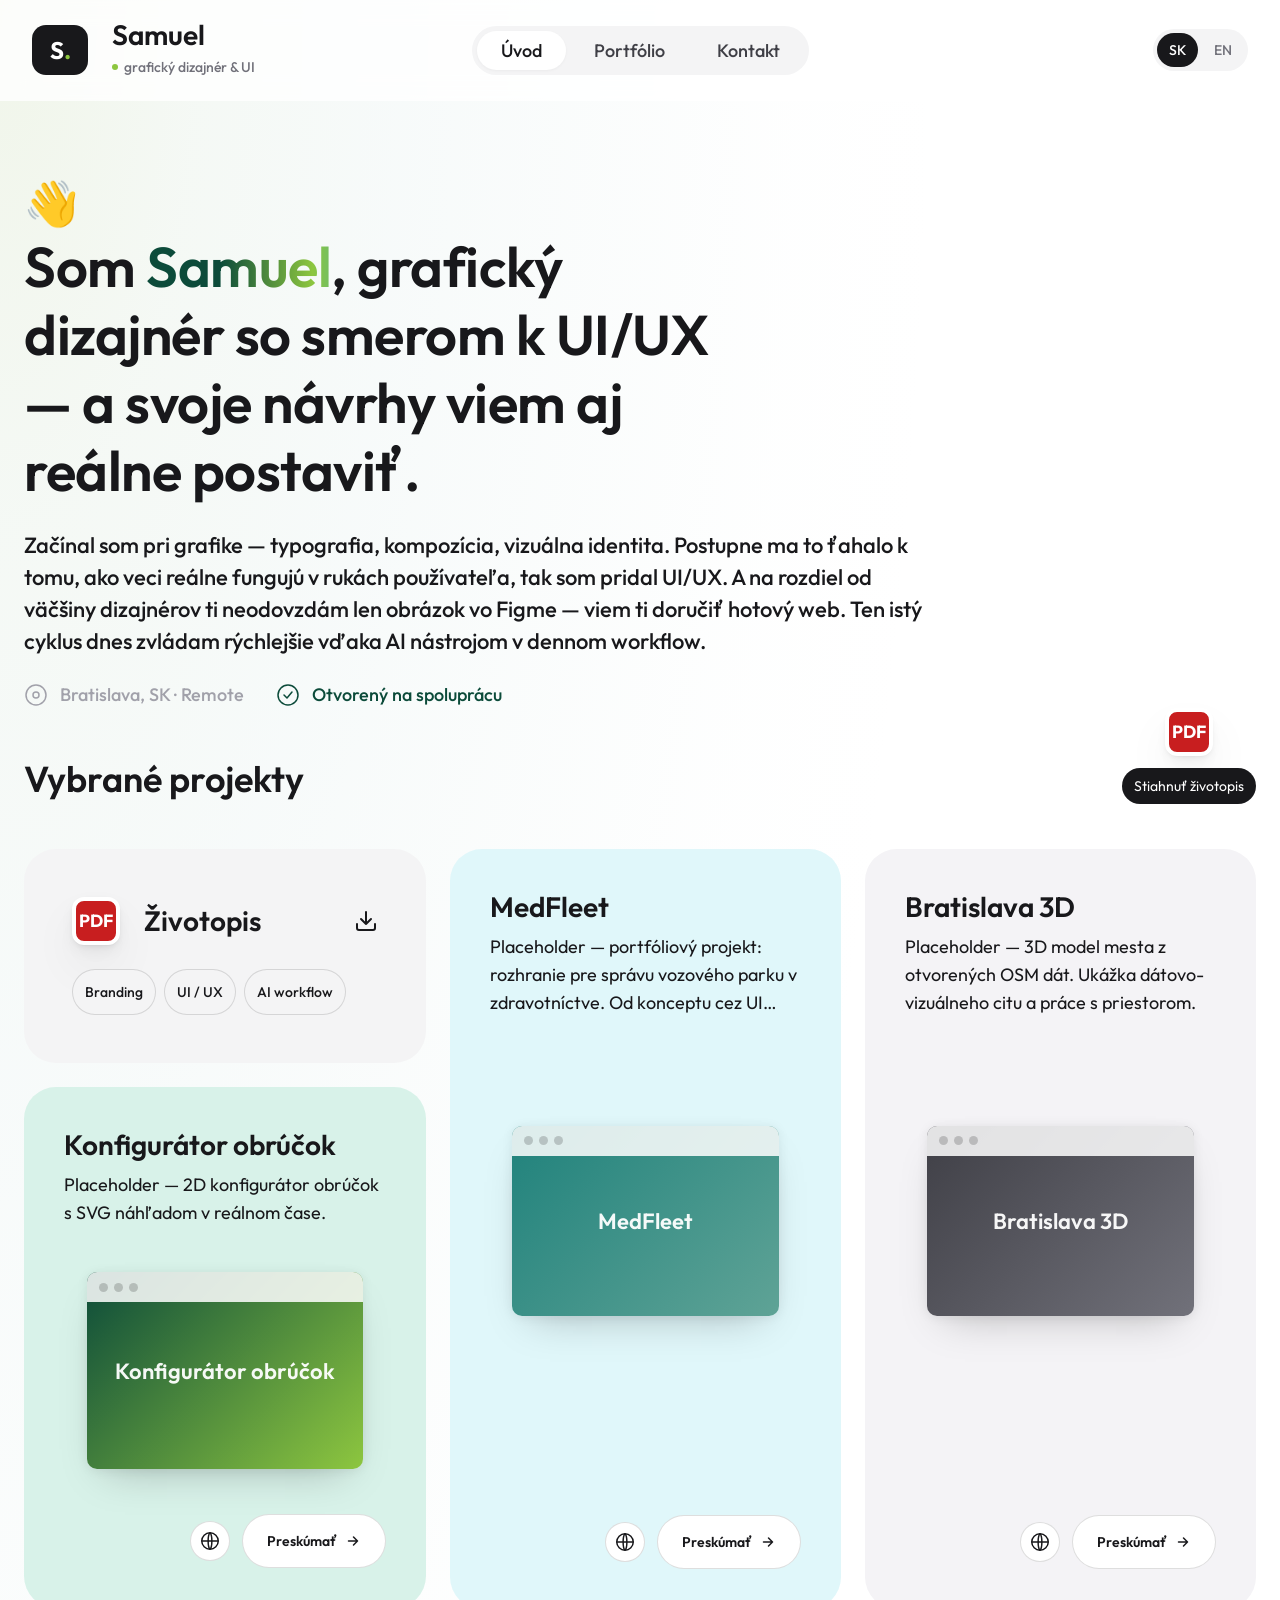
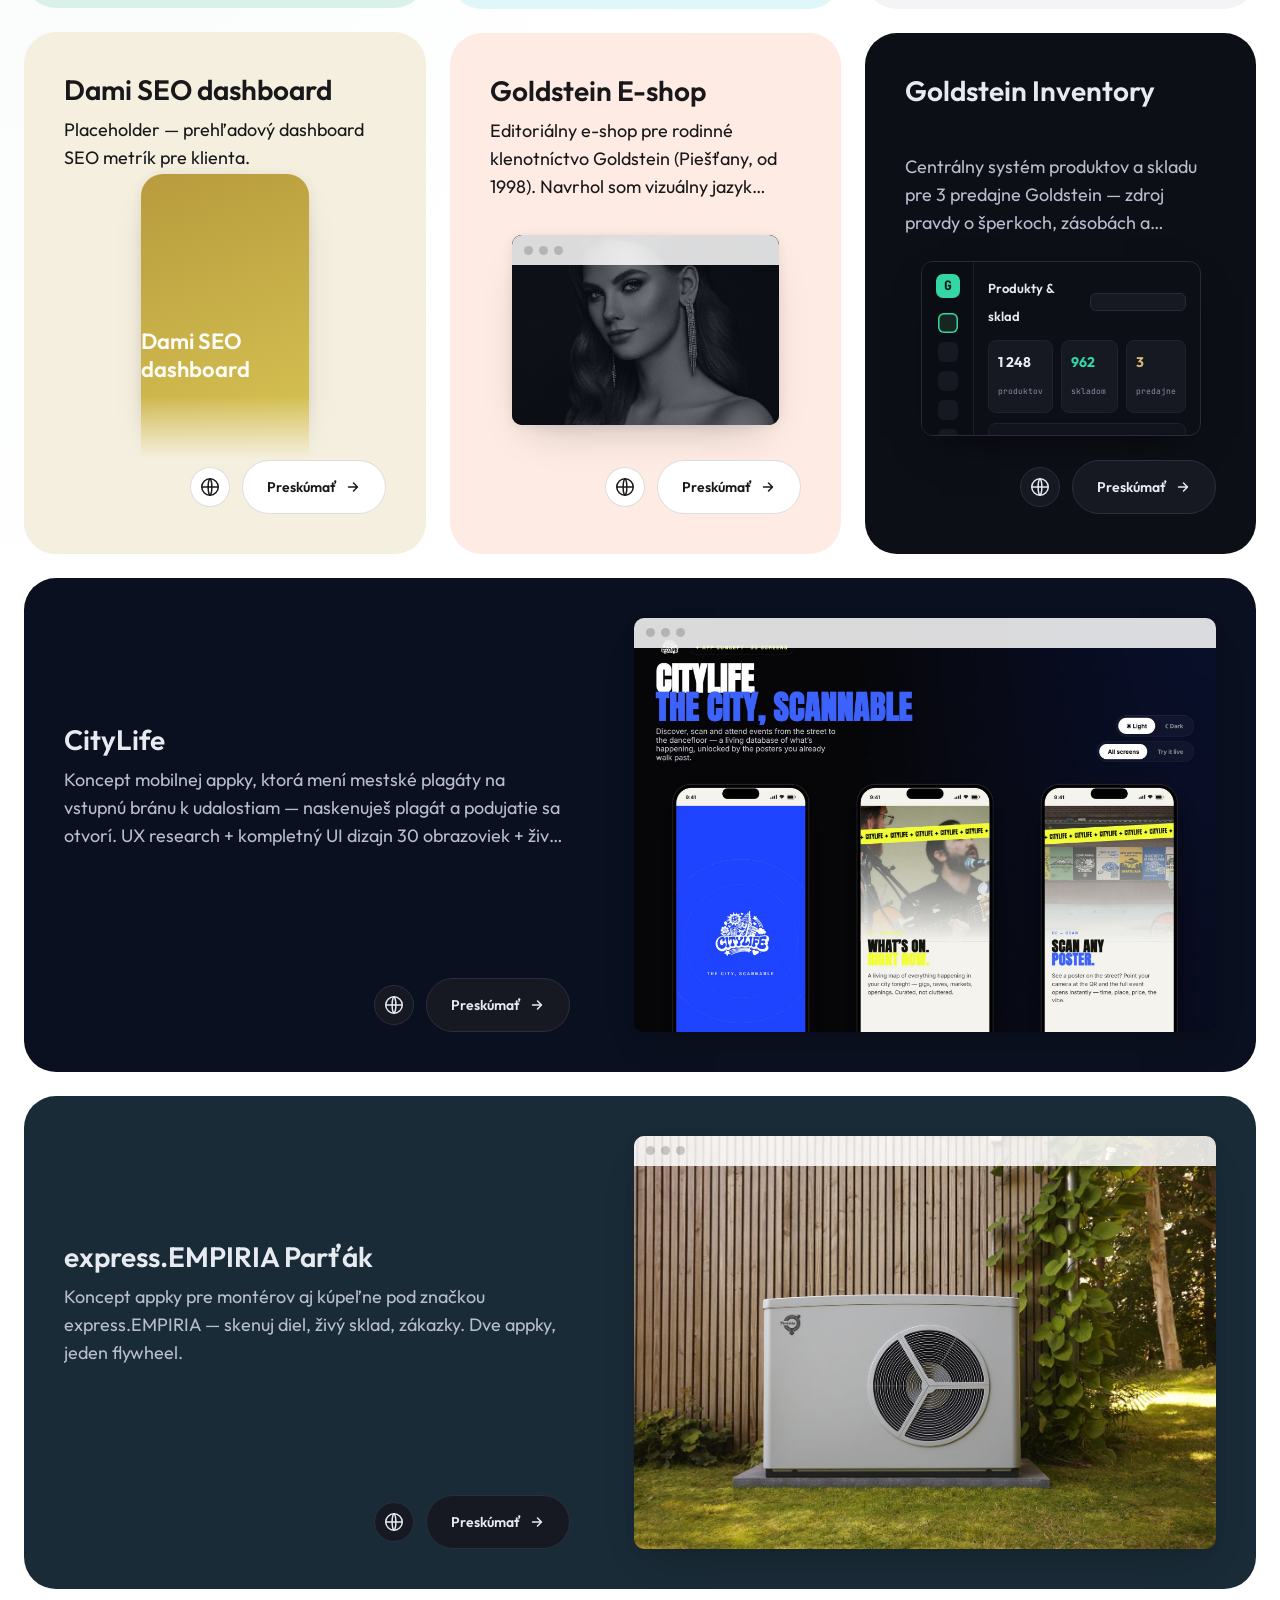
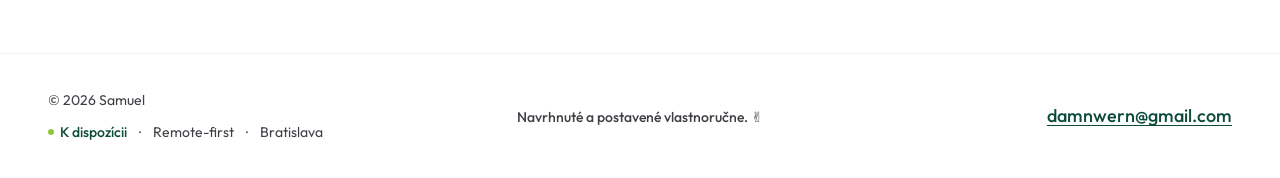
==== index.html @ a1015347 "Portfólio: Samuel — klon litvanyi.sk + case studies (Empiria, CityLife, Goldstein)" ====
<!DOCTYPE html>
<html lang="sk">
<head>
  <meta charset="UTF-8" />
  <meta name="viewport" content="width=device-width, initial-scale=1.0" />
  <title>Samuel — grafický dizajnér &amp; UI</title>
  <meta name="description" content="Grafický dizajnér so smerom k UI/UX, ktorý svoje návrhy vie aj reálne postaviť ako fungujúci web." />
  <link rel="preconnect" href="https://fonts.googleapis.com" />
  <link rel="preconnect" href="https://fonts.gstatic.com" crossorigin />
  <link href="https://fonts.googleapis.com/css2?family=Outfit:wght@100..900&family=JetBrains+Mono:wght@400;500&display=swap" rel="stylesheet" />
  <link rel="stylesheet" href="styles.css" />
</head>
<body>
  <!-- HEADER -->
  <header class="header">
    <div class="header__left">
      <a href="#" class="header__logo" data-view="home" aria-label="Domov" data-tooltip="Domov">
        <span class="header__mark">S<span>.</span></span>
      </a>
      <div class="header__identity">
        <span class="header__name">Samuel</span>
        <span class="header__meta"><span class="header__meta-text">grafický dizajnér &amp; UI</span></span>
      </div>
    </div>

    <nav class="header__nav" aria-label="Hlavná navigácia">
      <button class="navpill is-active" data-view="home">Úvod</button>
      <button class="navpill" data-view="portfolio">Portfólio</button>
      <button class="navpill" data-view="kontakt">Kontakt</button>
    </nav>

    <div class="header__right">
      <span class="header__lang">
        <button class="pill is-active" data-lang="sk">SK</button>
        <button class="pill" data-lang="en">EN</button>
      </span>
    </div>
  </header>

  <!-- STAGE (only this slides) -->
  <main class="stage" id="stage">

    <!-- ================= ÚVOD ================= -->
    <section class="view is-active" id="view-home">
      <div class="container">
        <section class="hero">
          <h1 class="hero__title"><span class="hero__wave" aria-hidden="true">👋</span>
Som <span class="hero__name">Samuel</span>, grafický dizajnér so smerom k UI/UX — a svoje návrhy viem aj reálne postaviť.</h1>
          <p class="hero__description">
            Začínal som pri grafike — typografia, kompozícia, vizuálna identita. Postupne
            ma to ťahalo k tomu, ako veci reálne fungujú v rukách používateľa, tak som
            pridal UI/UX. A na rozdiel od väčšiny dizajnérov ti neodovzdám len obrázok vo
            Figme — viem ti doručiť hotový web. Ten istý cyklus dnes zvládam rýchlejšie
            vďaka AI nástrojom v dennom workflow.
          </p>
          <div class="hero__meta-row">
            <span class="hero__location">
              <svg class="hero__location-icon" width="24" height="24" viewBox="0 0 24 24" fill="none" aria-hidden="true"><circle cx="12" cy="12" r="10" stroke="currentColor" stroke-width="1.5"/><circle cx="12" cy="12" r="3" stroke="currentColor" stroke-width="1.5"/></svg>
              <span>Bratislava, SK · Remote</span>
            </span>
            <span class="hero__location hero__location--avail">
              <svg class="hero__location-icon" width="24" height="24" viewBox="0 0 24 24" fill="none" aria-hidden="true"><circle cx="12" cy="12" r="10" stroke="currentColor" stroke-width="1.5"/><path d="M8 12l3 3 5-6" stroke="currentColor" stroke-width="1.5" stroke-linecap="round" stroke-linejoin="round"/></svg>
              <span>Otvorený na spoluprácu</span>
            </span>
          </div>
        </section>

        <h2 class="section-heading">Vybrané projekty</h2>

        <div class="bento-grid">
          <a href="#" class="cv-card" data-cv style="grid-column:1; grid-row:1;" aria-label="Stiahnuť životopis">
            <div class="cv-card__header">
              <div class="cv-card__pdf-badge" aria-hidden="true"><span>PDF</span></div>
              <h2 class="cv-card__title">
                <span class="cv-card__title-default">Životopis</span>
                <span class="cv-card__title-hover">Stiahnuť</span>
              </h2>
              <svg class="cv-card__arrow" width="24" height="24" viewBox="0 0 24 24" fill="none" aria-hidden="true"><path d="M21 15v4a2 2 0 0 1-2 2H5a2 2 0 0 1-2-2v-4M7 10l5 5 5-5M12 15V3" stroke="currentColor" stroke-width="2" stroke-linecap="round" stroke-linejoin="round"/></svg>
            </div>
            <div class="cv-card__tags">
              <span class="cv-card__tag">Branding</span>
              <span class="cv-card__tag">UI / UX</span>
              <span class="cv-card__tag">AI workflow</span>
            </div>
          </a>

          <a class="case-card" data-case="medfleet" style="grid-column:2; grid-row:1 / span 2; --case-accent:#E0F7FA;"></a>
          <a class="case-card" data-case="bratislava-3d" style="grid-column:3; grid-row:1 / span 2; --case-accent:#F4F3F6;"></a>

          <div class="bento-stack" style="grid-column:1; grid-row:2 / span 2;">
            <a class="case-card" data-case="konfigurator" style="--case-accent:#D8F2E9;"></a>
            <a class="case-card case-card--portrait" data-case="dami" style="--case-accent:#F5EFE0;"></a>
          </div>

          <a class="case-card" data-case="goldstein-eshop" style="grid-column:2; grid-row:3; --case-accent:#feece4;"></a>
          <a class="case-card" data-case="goldstein-inventory" style="grid-column:3; grid-row:3; --case-accent:#0d0f17;"></a>

          <a class="case-card case-card--wide" data-case="citylife" style="grid-column:1 / span 3; grid-row:4; --case-accent:#0b1020;"></a>
          <a class="case-card case-card--wide" data-case="empiria" style="grid-column:1 / span 3; grid-row:5; --case-accent:#192B37;"></a>
        </div>
      </div>
    </section>

    <!-- ================= PORTFÓLIO ================= -->
    <section class="view" id="view-portfolio">
      <div class="container">
        <!-- Chat island (placeholder) -->
        <div class="chat">
          <div class="chat__header">
            <span class="chat__greeting">Ahoj 👋 som Samuelov portfólio-asistent.</span>
            <h2 class="chat__heading">Spýtaj sa ma čokoľvek o mojej práci.</h2>
          </div>
          <div class="chat__inputrow">
            <span class="chat__spark">✦</span>
            <input class="chat__input" type="text" placeholder="Napíš otázku (alebo aj o mne)…" />
            <button class="chat__send" aria-label="Odoslať">↑</button>
          </div>
          <div class="chat__pills">
            <button class="chat__pill">voľná kapacita</button>
            <button class="chat__pill">skúsenosti</button>
            <button class="chat__pill">top projekty</button>
            <button class="chat__pill">AI workflow</button>
            <button class="chat__pill">branding</button>
          </div>
          <p class="chat__disclaimer">Placeholder — odpovede zatiaľ negeneruje AI. Sem časom napojíme reálneho asistenta.</p>
        </div>

        <!-- O mne -->
        <section class="prose">
          <h2 class="section-heading">O mne</h2>
          <p>Začínal som pri grafike — typografia, kompozícia, vizuálna identita. Postupne ma to ťahalo k tomu, ako veci reálne fungujú v rukách používateľa, tak som pridal UI/UX. A keďže ma bavilo vidieť návrhy naživo, naučil som sa ich aj postaviť.</p>
          <p>Dnes ten istý cyklus — od nápadu cez návrh po nasadený web — zvládam rýchlejšie vďaka AI nástrojom v dennom workflow. Vďaka tomu viem doručiť hotovú vec, nielen pekný náhľad. <em>(Placeholder text — doladíme spolu.)</em></p>
          <ul class="facts">
            <li><strong>3+</strong><span>nasadené projekty</span></li>
            <li><strong>Figma</strong><span>denný nástroj</span></li>
            <li><strong>HTML/CSS/JS</strong><span>viem to spustiť</span></li>
          </ul>
        </section>
      </div>
    </section>

    <!-- ================= KONTAKT ================= -->
    <section class="view" id="view-kontakt">
      <div class="container">
        <section class="contact">
          <span class="contact__eyebrow">Kontakt</span>
          <h2 class="contact__title">Máš nápad alebo projekt? Poďme sa o ňom pobaviť.</h2>
          <a class="contact__mail" href="mailto:damnwern@gmail.com">damnwern@gmail.com</a>
          <div class="contact__socials">
            <a href="#">LinkedIn</a>
            <a href="#">Behance</a>
            <a href="#">GitHub</a>
          </div>
          <span class="contact__avail"><i></i> Otvorený na spoluprácu · Remote-first · Bratislava</span>
        </section>
      </div>
    </section>

    <!-- ================= CASE DETAIL (template) ================= -->
    <section class="view" id="view-case">
      <div class="container case-detail">
        <button class="case-back" data-back>← Späť na projekty</button>

        <!-- HERO (morph target) -->
        <div class="case-hero" id="case-hero">
          <div class="case-hero__text">
            <span class="case-hero__kicker" id="case-url"></span>
            <h1 class="case-hero__title" id="case-title"></h1>
            <p class="case-hero__desc" id="case-desc"></p>
            <div class="case-hero__metarow">
              <div class="case-hero__meta"><span class="case-hero__metalabel">Obdobie</span><span id="case-obdobie"></span></div>
              <div class="case-hero__meta"><span class="case-hero__metalabel">Rola</span><span id="case-rola"></span></div>
              <div class="case-hero__meta"><span class="case-hero__metalabel">Autor</span><span>Samuel</span></div>
            </div>
            <div class="case-hero__tags" id="case-tags"></div>
          </div>
        </div>

        <!-- COVER -->
        <figure class="case-figure">
          <div class="case-shot" id="case-bigshot"></div>
          <figcaption class="ph-note" id="case-cap">[ Sem príde hlavný náhľad / cover projektu ]</figcaption>
        </figure>

        <!-- SCREENS BOARD (clickable individual screens) -->
        <div class="case-board" id="case-board-wrap" hidden>
          <div class="case-block">
            <span class="case-block__label">Obrazovky</span>
            <h2 id="case-board-title">Všetky screeny</h2>
            <p class="muted">Klikni na obrazovku pre zväčšenie.</p>
          </div>
          <div class="screens-board" id="case-board"></div>
        </div>

        <!-- LIVE PROTOTYPE (iframe, auto-updates from git) -->
        <div class="case-proto" id="case-proto-wrap" hidden>
          <div class="case-block">
            <span class="case-block__label">Živý prototyp</span>
            <h2>Vyskúšaj si to — naživo</h2>
            <p class="muted" id="case-proto-note"></p>
          </div>
          <div class="proto-frame">
            <div class="proto-frame__bar"><i></i><i></i><i></i><span id="case-proto-url"></span></div>
            <iframe id="case-proto" title="Živý prototyp" loading="lazy" allow="fullscreen"></iframe>
          </div>
          <a class="proto-open" id="case-proto-open" target="_blank" rel="noopener">Otvoriť v novom okne →</a>
        </div>

        <!-- FUNKCIE + TECH -->
        <div class="case-cols">
          <div class="case-block" id="case-features-wrap" hidden>
            <span class="case-block__label">Čo to vie — funkcie</span>
            <ul class="case-list" id="case-features"></ul>
          </div>
          <div class="case-block" id="case-tech-wrap" hidden>
            <span class="case-block__label">Tech stack</span>
            <div class="chips" id="case-tech"></div>
          </div>
        </div>

        <!-- DIZAJN & MOODBOARD -->
        <div class="case-block case-design" id="case-design-wrap" hidden>
          <span class="case-block__label">Dizajn &amp; moodboard</span>
          <h2 id="case-design-philo"></h2>
          <div class="swatches" id="case-swatches"></div>
          <div class="chips" id="case-fonts"></div>
          <p class="muted" id="case-design-note"></p>
        </div>

        <!-- UX RESEARCH (tall case study image) -->
        <div class="case-uxcase" id="case-uxcase-wrap" hidden>
          <div class="case-block">
            <span class="case-block__label">UX research &amp; case study</span>
            <h2>Celá case štúdia</h2>
          </div>
          <img id="case-uxcase" alt="UX case study" loading="lazy" />
        </div>

        <!-- ZADANIE -->
        <div class="case-block">
          <span class="case-block__label">01 — Zadanie</span>
          <h2>Aký problém to riešilo</h2>
          <p id="case-zadanie"></p>
        </div>

        <!-- GALÉRIA -->
        <div id="case-gallery-wrap">
          <div class="case-block"><span class="case-block__label">02 — Galéria</span><h2>Ukážky</h2></div>
          <div class="case-gallery" id="case-gallery"></div>
        </div>

        <!-- RIEŠENIE -->
        <div class="case-block">
          <span class="case-block__label">03 — Riešenie</span>
          <h2>Čo z toho vzniklo</h2>
          <p id="case-riesenie"></p>
        </div>

        <!-- VÝSLEDOK + metriky -->
        <div class="case-block">
          <span class="case-block__label">04 — Výsledok</span>
          <h2>Výsledok</h2>
          <p id="case-vysledok"></p>
        </div>
        <div class="case-metrics" id="case-metrics"></div>

        <!-- ĎALŠÍ PROJEKT -->
        <button class="case-next-link" data-case-next>
          <span>Ďalší projekt</span>
          <strong id="case-next-title"></strong>
        </button>
      </div>

      <!-- floating prev/next -->
      <div class="case-nav">
        <button class="case-nav__btn" data-case-prev aria-label="Predošlý projekt">←</button>
        <button class="case-nav__btn" data-case-next aria-label="Ďalší projekt">→</button>
      </div>
      <a class="case-live" id="case-live" target="_blank" rel="noopener" aria-label="Pozrieť naživo">
        <span class="case-live__badge">🌐</span>
        <span class="case-live__label">Pozrieť naživo</span>
      </a>
    </section>

  </main>

  <!-- FLOATING CV -->
  <a class="floating-cv" href="#" data-cv aria-label="Stiahnuť životopis">
    <span class="floating-cv__badge" aria-hidden="true"><span>PDF</span></span>
    <span class="floating-cv__label">Stiahnuť životopis</span>
  </a>

  <!-- LIGHTBOX (screens) -->
  <div class="lightbox" id="lightbox" hidden>
    <button class="lightbox__close" data-lb-close aria-label="Zavrieť">✕</button>
    <button class="lightbox__nav lightbox__nav--prev" data-lb-prev aria-label="Predošlý">‹</button>
    <img class="lightbox__img" id="lightbox-img" alt="" />
    <button class="lightbox__nav lightbox__nav--next" data-lb-next aria-label="Ďalší">›</button>
    <div class="lightbox__cap"><strong id="lightbox-title"></strong><span id="lightbox-desc"></span></div>
  </div>

  <!-- FOOTER -->
  <footer class="page-footer">
    <div class="page-footer__left">
      <span class="page-footer__copyright">© <span id="year"></span> Samuel</span>
      <span class="page-footer__info">
        <span class="page-footer__badge">K dispozícii</span>
        <span class="page-footer__divider">·</span>
        <span>Remote-first</span>
        <span class="page-footer__divider">·</span>
        <span>Bratislava</span>
      </span>
    </div>
    <div class="page-footer__center">
      <span class="page-footer__message">Navrhnuté a postavené vlastnoručne. ✌️</span>
    </div>
    <div class="page-footer__right">
      <a href="mailto:damnwern@gmail.com" class="page-footer__link">damnwern@gmail.com</a>
    </div>
  </footer>

  <script src="script.js"></script>
</body>
</html>
---- styles.css ----
/* ===== Design tokens — ported from litvanyi.sk ===== */
:root {
  --bg-page: #ffffff;
  --bg-card: #f4f4f5;
  --bg-sunken: #e4e4e7;
  --bg-elevated: #fafafa;
  --bg-hover: #f7f7f8;
  --ink: #18181b;
  --ink-strong: #27272a;
  --ink-soft: #3f3f46;
  --ink-muted: #71717a;
  --ink-faint: #a1a1aa;
  --border: rgba(24, 24, 27, .05);
  --border-strong: rgba(24, 24, 27, .14);
  --color-pdf-red: #c81e1f;
  --green-primary: #8dc63f;
  --green-dark: #0c4b3a;
  --green-light: #eaf3de;
  --teal-50: #ebf5f3;
  --teal-100: #d2e8e5;
  --teal: #20827c;

  --color-text-default: var(--ink);
  --color-text-muted: var(--ink-muted);
  --color-text-faint: var(--ink-faint);
  --color-text-inverse: #ffffff;
  --color-surface-card: var(--bg-card);
  --color-fill-subtle: var(--bg-card);
  --color-fill-inverse: #ffffff;
  --color-border-default: var(--border-strong);

  --font-body: "Outfit", system-ui, sans-serif;
  --font-mono: "JetBrains Mono", monospace;

  --text-display-m-size: 56px; --text-display-m-leading: 68px;
  --text-heading-l-size: 44px; --text-heading-l-leading: 56px;
  --text-heading-m-size: 36px; --text-heading-m-leading: 44px;
  --text-heading-s-size: 28px; --text-heading-s-leading: 36px;
  --text-body-xl-size: 22px; --text-body-xl-leading: 32px;
  --text-body-m-size: 18px; --text-body-m-leading: 28px;
  --text-body-s-size: 14px; --text-body-s-leading: 20px;
  --text-meta-label-size: 12px;

  --weight-medium: 500; --weight-semibold: 600; --weight-bold: 700;

  --space-1: 4px; --space-2: 8px; --space-3: 12px; --space-4: 16px;
  --space-5: 20px; --space-6: 24px; --space-8: 32px; --space-10: 40px;
  --space-12: 48px; --space-16: 64px; --space-20: 80px; --space-24: 96px;

  --radius-control: 12px; --radius-chip: 9999px; --radius-image: 20px;
  --radius-card: 32px;

  --shadow-card: 0 1px 3px rgba(24, 24, 27, .04);
  --shadow-card-hover: 0 8px 24px rgba(24, 24, 27, .08);
  --shadow-elevation-4: 0 .9px 2px -.9px rgba(0,0,0,.07), 0 2.7px 6px -1.9px rgba(0,0,0,.07), 0 7.2px 15.8px -2.8px rgba(0,0,0,.07), 0 22.5px 49.5px -3.7px rgba(0,0,0,.07);

  --ease: cubic-bezier(.32, .72, .2, 1);
  --dur-fast: .15s; --dur: .3s; --dur-morph: .55s;

  --content-max-width: 1376px;
  --gap-xs: var(--space-1); --gap-sm: var(--space-2); --gap-md: var(--space-3);
  --gap-lg: var(--space-6); --gap-xl: var(--space-8); --gap-3xl: var(--space-16);
  --inset-card-sm: var(--space-6); --inset-card-md: var(--space-10); --inset-card-lg: var(--space-12);
  --header-inset-x: var(--space-8); --header-inset-y: var(--space-8);
}

* , *::before, *::after { box-sizing: border-box; margin: 0; padding: 0; }
h1, h2, h3 { font-size: inherit; font-weight: inherit; }
html { overflow-x: hidden; }

body {
  font-family: var(--font-body);
  font-size: var(--text-body-m-size);
  line-height: var(--text-body-m-leading);
  color: var(--ink);
  background:
    radial-gradient(ellipse at 0% 0%,
      rgba(111,160,41,.10) 0%, rgba(81,149,83,.06) 11%,
      rgba(50,137,125,.04) 22%, rgba(204,226,223,.02) 44%, transparent 52%),
    var(--bg-page);
  -webkit-font-smoothing: antialiased;
}
a { color: inherit; text-decoration: none; }
svg, img { display: block; max-width: 100%; }
button { font-family: inherit; }

.container {
  max-width: var(--content-max-width);
  margin-inline: auto;
  display: flex;
  flex-direction: column;
  gap: var(--inset-card-lg);
  padding-inline: var(--space-6);
}

/* ===== Header (stays fixed during slide) ===== */
.header {
  position: sticky; top: 0; z-index: 50;
  display: grid;
  grid-template-columns: 1fr auto 1fr;
  align-items: center;
  padding-inline: var(--header-inset-x);
  padding-block: var(--space-5);
  width: 100%;
  background: color-mix(in srgb, var(--bg-page) 78%, transparent);
  backdrop-filter: blur(12px);
}
.header__left { display: flex; align-items: center; gap: var(--gap-lg); }
.header__logo {
  position: relative;
  display: flex; align-items: center; justify-content: center;
  width: 56px; height: 50px;
  background: var(--ink); color: #fff;
  border-radius: 14px;
  font-weight: var(--weight-bold);
}
.header__mark { font-size: 24px; }
.header__mark span { color: var(--green-primary); }
.header__identity { display: flex; flex-direction: column; gap: 2px; }
.header__name { font-size: var(--text-heading-s-size); font-weight: var(--weight-semibold); line-height: 1.1; }
.header__meta { display: inline-flex; align-items: center; gap: 6px; font-size: var(--text-body-s-size); font-weight: var(--weight-medium); color: var(--ink-muted); }
.header__meta::before { content: ""; width: 6px; height: 6px; border-radius: 50%; background: var(--green-primary); }

.header__nav { display: inline-flex; gap: 4px; background: var(--bg-card); border-radius: var(--radius-chip); padding: 5px; }
.navpill {
  border: none; cursor: pointer;
  padding: var(--gap-sm) var(--gap-lg);
  border-radius: var(--radius-chip);
  background: transparent; color: var(--ink-soft);
  font-size: var(--text-body-m-size); font-weight: var(--weight-medium);
  transition: background var(--dur) var(--ease), color var(--dur) var(--ease);
}
.navpill:hover { color: var(--ink); }
.navpill.is-active { background: var(--bg-page); color: var(--ink); box-shadow: var(--shadow-card); }

.header__right { display: flex; align-items: center; justify-content: flex-end; }
.header__lang { display: inline-flex; gap: 4px; background: var(--bg-card); border-radius: var(--radius-chip); padding: 4px; }
.pill { border: none; cursor: pointer; padding: var(--gap-sm) var(--gap-md); border-radius: var(--radius-chip); background: transparent; color: var(--ink-muted); font-size: var(--text-body-s-size); font-weight: var(--weight-medium); transition: background var(--dur) var(--ease), color var(--dur) var(--ease); }
.pill.is-active { background: var(--ink); color: #fff; }

/* ===== Stage / Views / slide transition ===== */
.stage { view-transition-name: page-content; }
.view { display: none; padding-block: var(--gap-3xl); }
.view.is-active { display: block; }

/* only page-content slides; header/footer stay put */
::view-transition-group(page-content) { animation-duration: var(--dur-morph); }
::view-transition-old(root), ::view-transition-new(root) { animation: none; mix-blend-mode: normal; }
html[data-slide="left"]::view-transition-old(page-content)  { animation: slideOutLeft  var(--dur-morph) var(--ease) both; }
html[data-slide="left"]::view-transition-new(page-content)  { animation: slideInRight var(--dur-morph) var(--ease) both; }
html[data-slide="right"]::view-transition-old(page-content) { animation: slideOutRight var(--dur-morph) var(--ease) both; }
html[data-slide="right"]::view-transition-new(page-content) { animation: slideInLeft  var(--dur-morph) var(--ease) both; }
@keyframes slideOutLeft  { to   { transform: translateX(-100%); opacity: 0; } }
@keyframes slideInRight  { from { transform: translateX(100%);  opacity: 0; } }
@keyframes slideOutRight { to   { transform: translateX(100%);  opacity: 0; } }
@keyframes slideInLeft   { from { transform: translateX(-100%); opacity: 0; } }
@media (prefers-reduced-motion: reduce) {
  ::view-transition-old(page-content), ::view-transition-new(page-content) { animation: none !important; }
}

/* card -> detail MORPH (expands from the clicked box, no sideways slide) */
::view-transition-group(case-morph) { animation-duration: var(--dur-morph); animation-timing-function: var(--ease); z-index: 5; }
::view-transition-old(case-morph), ::view-transition-new(case-morph) { height: 100%; }
/* during a morph the rest of the content just cross-fades, never slides */
html.is-morphing::view-transition-old(page-content),
html.is-morphing::view-transition-new(page-content) { animation-duration: var(--dur); }

/* ===== Hero ===== */
.hero { display: flex; flex-direction: column; gap: var(--gap-lg); }
.hero__title { font-size: var(--text-display-m-size); line-height: var(--text-display-m-leading); font-weight: var(--weight-semibold); letter-spacing: -.5px; white-space: pre-wrap; max-width: 20ch; }
.hero__wave { display: inline-block; width: 48px; height: 48px; vertical-align: middle; font-size: 44px; line-height: 1; transform-origin: 70% 70%; animation: wave 2.6s ease-in-out infinite; }
@keyframes wave { 0%,60%,100%{transform:rotate(0)} 10%{transform:rotate(14deg)} 20%{transform:rotate(-8deg)} 30%{transform:rotate(14deg)} 40%{transform:rotate(-4deg)} 50%{transform:rotate(10deg)} }
.hero__name { background: linear-gradient(90deg, var(--green-dark) 0%, var(--green-dark) 20%, var(--green-primary) 45%, #5ab784 55%, var(--green-dark) 80%, var(--green-dark) 100%); background-size: 200% 100%; -webkit-background-clip: text; background-clip: text; -webkit-text-fill-color: transparent; animation: gradient-shift 6s ease-in-out infinite; }
@keyframes gradient-shift { 0%{background-position:0% 50%} 50%{background-position:100% 50%} 100%{background-position:0% 50%} }
.hero__description { font-size: var(--text-body-xl-size); line-height: var(--text-body-xl-leading); font-weight: var(--weight-medium); max-width: 65ch; }
.hero__meta-row { display: flex; align-items: center; flex-wrap: wrap; gap: var(--gap-xl); }
.hero__location { display: flex; align-items: center; gap: var(--gap-md); color: var(--ink-faint); font-size: var(--text-body-m-size); font-weight: var(--weight-medium); }
.hero__location-icon { flex-shrink: 0; width: 24px; height: 24px; }
.hero__location--avail { color: var(--green-dark); }

.section-heading { font-size: var(--text-heading-m-size); line-height: var(--text-heading-m-leading); font-weight: var(--weight-semibold); }

/* ===== Bento grid ===== */
.bento-grid { display: grid; grid-template-columns: repeat(3, 1fr); grid-auto-rows: auto; gap: var(--gap-lg); width: 100%; }
.bento-stack { display: flex; flex-direction: column; gap: var(--gap-lg); }
.bento-stack > .case-card { flex: 1; min-height: 0; }

/* ===== CV card ===== */
.cv-card { display: flex; flex-direction: column; gap: var(--gap-lg); padding: var(--inset-card-lg); background: var(--color-surface-card); border-radius: var(--radius-card); overflow: hidden; cursor: pointer; color: inherit; transition: box-shadow var(--dur) var(--ease); }
.cv-card:hover { box-shadow: inset 0 0 60px rgba(0,0,0,.03); }
.cv-card__header { display: flex; align-items: center; gap: var(--gap-lg); }
.cv-card__pdf-badge { display: flex; align-items: center; justify-content: center; width: 48px; height: 48px; flex-shrink: 0; background: var(--color-pdf-red); border: 4px solid #fff; border-radius: var(--radius-control); box-shadow: var(--shadow-elevation-4); transition: transform var(--dur) var(--ease); }
.cv-card:hover .cv-card__pdf-badge { transform: translateX(-4px) rotate(-8deg) scale(.9); }
.cv-card__pdf-badge span { font-size: 17.6px; font-weight: var(--weight-bold); line-height: 1; color: #fff; }
.cv-card__title { flex: 1; position: relative; font-size: var(--text-heading-s-size); font-weight: var(--weight-semibold); line-height: var(--text-heading-s-leading); transition: transform var(--dur) var(--ease); }
.cv-card:hover .cv-card__title { transform: translateX(-4px); }
.cv-card__title-hover { position: absolute; inset: 0; visibility: hidden; }
.cv-card:hover .cv-card__title-default { visibility: hidden; }
.cv-card:hover .cv-card__title-hover { visibility: visible; }
.cv-card__arrow { flex-shrink: 0; width: 24px; height: 24px; }
.cv-card__tags { display: flex; flex-wrap: wrap; gap: var(--gap-sm); }
.cv-card__tag { display: flex; align-items: center; justify-content: center; padding: var(--gap-sm) var(--gap-md); background: var(--color-fill-subtle); border: 1px solid var(--color-border-default); border-radius: var(--radius-chip); font-size: var(--text-body-s-size); font-weight: var(--weight-medium); white-space: nowrap; }

/* ===== Case card ===== */
.case-card { position: relative; display: flex; flex-direction: column; justify-content: space-between; gap: var(--gap-lg); min-height: 280px; height: 100%; padding: var(--inset-card-md); background: var(--case-accent, var(--color-surface-card)); border-radius: var(--radius-card); overflow: hidden; color: inherit; cursor: pointer; transition: box-shadow var(--dur) var(--ease); }
.case-card::after { content: ""; position: absolute; inset: 0; border-radius: inherit; background: var(--case-accent, var(--color-surface-card)); mix-blend-mode: multiply; opacity: 0; pointer-events: none; transition: opacity var(--dur) var(--ease); }
.case-card:hover::after { opacity: .5; }
.case-card:hover { box-shadow: inset 0 0 60px rgba(0,0,0,.05); }
.case-card__top { display: flex; flex-direction: column; gap: var(--gap-sm); }
.case-card__title { position: relative; display: grid; font-size: var(--text-heading-s-size); font-weight: var(--weight-semibold); line-height: var(--text-heading-s-leading); }
.case-card__title-default, .case-card__title-hover { grid-area: 1 / 1; transition: opacity var(--dur) var(--ease); }
.case-card__title-hover { opacity: 0; }
.case-card:hover .case-card__title-default { opacity: 0; }
.case-card:hover .case-card__title-hover { opacity: 1; }
.case-card__description { font-size: var(--text-body-m-size); line-height: var(--text-body-m-leading); display: -webkit-box; -webkit-line-clamp: 3; -webkit-box-orient: vertical; overflow: hidden; }
.case-card__visual { position: relative; display: grid; place-items: center; flex: 1; min-height: 0; max-height: 360px; z-index: 1; }
.case-card__bottom { display: flex; flex-direction: column; gap: var(--gap-lg); margin-top: auto; z-index: 2; }
.case-card--portrait .case-card__bottom { position: absolute; bottom: 0; left: 0; right: 0; padding: var(--gap-3xl) var(--inset-card-md) var(--inset-card-md); background: linear-gradient(to bottom, transparent, var(--case-accent, var(--color-surface-card)) 40%); }
.case-card__actions { display: flex; align-items: center; justify-content: flex-end; gap: var(--gap-md); transition: transform var(--dur) var(--ease); }
.case-card:hover .case-card__actions { transform: translateX(6px); }
.case-card__globe { position: relative; display: flex; align-items: center; justify-content: center; width: 40px; height: 40px; border-radius: var(--radius-chip); border: 1px solid var(--color-border-default); background: var(--color-fill-inverse); transition: background var(--dur) var(--ease); }
.case-card__globe:hover { background: var(--color-fill-subtle); }
.case-card__cta { display: inline-flex; align-items: center; gap: var(--gap-sm); padding: var(--gap-md) var(--gap-lg); border-radius: var(--radius-chip); border: 1px solid var(--color-border-default); background: var(--color-fill-inverse); font-size: var(--text-body-s-size); font-weight: var(--weight-semibold); white-space: nowrap; transition: background var(--dur) var(--ease); }
.case-card__cta:hover { background: var(--color-fill-subtle); }

/* placeholder "screenshots" */
.shot { position: relative; width: 86%; max-width: 520px; border-radius: 10px; overflow: hidden; box-shadow: 0 .956px 11.83px rgba(0,0,0,.07), 0 18px 40px -18px rgba(0,0,0,.25); transition: transform var(--dur) var(--ease); }
.case-card:hover .shot { transform: scale(1.05); }
.shot--browser { aspect-ratio: 1440 / 1024; }
.shot--browser.shot--wide { aspect-ratio: 1920 / 900; width: 70%; }
.shot--phone { aspect-ratio: 390 / 844; width: 52%; border-radius: 22px; }
.shot__bar { position: absolute; top: 0; left: 0; right: 0; height: 30px; background: rgba(255,255,255,.85); display: flex; align-items: center; gap: 6px; padding-inline: 12px; z-index: 2; }
.shot__bar i { width: 9px; height: 9px; border-radius: 50%; background: rgba(0,0,0,.18); }
.shot__label { position: absolute; inset: 0; display: flex; align-items: center; justify-content: center; color: rgba(255,255,255,.95); font-weight: var(--weight-semibold); font-size: 22px; }
.shot--a { background: linear-gradient(135deg, #20827c, #5fa396); }
.shot--b { background: linear-gradient(135deg, #3f3f46, #71717a); }
.shot--c { background: linear-gradient(135deg, #0c4b3a, #8dc63f); }
.shot--d { background: linear-gradient(160deg, #b89b3d, #e0cf5a); }
.shot--e { background: linear-gradient(135deg, #c8553d, #e08a5a); }

/* ===== Chat island (Portfólio) ===== */
.chat { display: flex; flex-direction: column; gap: var(--gap-lg); padding: var(--inset-card-lg); border-radius: var(--radius-card); background: linear-gradient(145deg, var(--green-light) 0%, var(--teal-100) 35%, var(--teal-50) 65%, var(--green-light) 100%); }
.chat__header { display: flex; flex-direction: column; gap: var(--gap-sm); }
.chat__greeting { font-weight: var(--weight-medium); }
.chat__heading { font-size: var(--text-heading-l-size); line-height: var(--text-heading-l-leading); font-weight: var(--weight-semibold); }
.chat__inputrow { display: flex; align-items: center; gap: var(--gap-md); padding: 16px 14px 16px 20px; background: var(--bg-page); border: 2px solid transparent; border-radius: 18px; box-shadow: 0 0 0 2px rgba(32,130,124,.18); }
.chat__inputrow:focus-within { box-shadow: 0 0 0 2px var(--teal); }
.chat__spark { color: var(--teal); }
.chat__input { flex: 1; border: none; outline: none; background: transparent; font-family: inherit; font-size: var(--text-body-m-size); color: var(--ink); }
.chat__send { display: flex; align-items: center; justify-content: center; width: 36px; height: 36px; border: none; border-radius: 10px; background: var(--teal); color: #fff; font-size: 18px; cursor: pointer; transition: background var(--dur); }
.chat__send:hover { background: var(--green-dark); }
.chat__pills { display: flex; flex-wrap: wrap; gap: var(--gap-sm); }
.chat__pill { padding: var(--gap-sm) var(--gap-md); background: var(--bg-page); border: 1px solid var(--border-strong); border-radius: var(--radius-chip); font-size: var(--text-body-s-size); font-weight: var(--weight-medium); color: var(--ink); cursor: pointer; transition: border-color var(--dur), color var(--dur); }
.chat__pill:hover { border-color: var(--teal); color: var(--teal); }
.chat__disclaimer { font-size: var(--text-meta-label-size); color: var(--ink-muted); text-align: center; }

/* ===== Prose / O mne ===== */
.prose { display: flex; flex-direction: column; gap: var(--gap-lg); max-width: 68ch; }
.prose p { color: var(--ink-soft); font-size: var(--text-body-xl-size); line-height: var(--text-body-xl-leading); }
.facts { list-style: none; display: flex; flex-wrap: wrap; gap: var(--gap-xl); margin-top: var(--gap-md); padding-top: var(--gap-lg); border-top: 1px solid var(--border); }
.facts li { display: flex; flex-direction: column; }
.facts strong { font-size: 26px; font-weight: var(--weight-semibold); }
.facts span { font-size: var(--text-body-s-size); color: var(--ink-muted); }

/* ===== Contact view ===== */
.contact { display: flex; flex-direction: column; align-items: flex-start; gap: var(--gap-lg); padding-block: var(--space-12); }
.contact__eyebrow { font-family: var(--font-mono); font-size: var(--text-meta-label-size); text-transform: uppercase; letter-spacing: 1px; color: var(--ink-muted); }
.contact__title { font-size: var(--text-display-m-size); line-height: var(--text-display-m-leading); font-weight: var(--weight-semibold); letter-spacing: -.5px; max-width: 16ch; }
.contact__mail { font-size: var(--text-heading-m-size); font-weight: var(--weight-semibold); color: var(--green-dark); border-bottom: 3px solid var(--green-primary); padding-bottom: 4px; transition: color var(--dur); }
.contact__mail:hover { color: var(--green-primary); }
.contact__socials { display: flex; gap: var(--gap-xl); margin-top: var(--gap-md); }
.contact__socials a { color: var(--ink-muted); font-weight: var(--weight-medium); transition: color var(--dur); }
.contact__socials a:hover { color: var(--ink); }
.contact__avail { display: inline-flex; align-items: center; gap: 8px; color: var(--ink-soft); font-size: var(--text-body-s-size); }
.contact__avail i { width: 8px; height: 8px; border-radius: 50%; background: var(--green-primary); }

/* ===== Case detail ===== */
.case-detail { gap: var(--gap-xl); }
.case-back { align-self: flex-start; border: 1px solid var(--color-border-default); background: var(--bg-page); border-radius: var(--radius-chip); padding: var(--gap-sm) var(--gap-lg); font-weight: var(--weight-medium); cursor: pointer; transition: background var(--dur); }
.case-back:hover { background: var(--bg-card); }
.case-hero { border-radius: var(--radius-card); padding: var(--inset-card-lg); background: var(--case-accent, var(--bg-card)); }
.case-hero__kicker { font-family: var(--font-mono); font-size: var(--text-meta-label-size); text-transform: uppercase; letter-spacing: 1px; color: var(--ink-muted); }
.case-hero__title { display: block; margin-top: var(--gap-sm); font-size: var(--text-display-m-size); line-height: var(--text-display-m-leading); font-weight: var(--weight-semibold); letter-spacing: -.5px; }
.case-hero__desc { font-size: var(--text-body-xl-size); line-height: var(--text-body-xl-leading); color: var(--ink-soft); max-width: 60ch; margin-top: var(--gap-md); }
.case-hero__metarow { display: flex; flex-wrap: wrap; gap: var(--gap-3xl); margin-top: var(--gap-xl); }
.case-hero__meta { display: flex; flex-direction: column; gap: 2px; }
.case-hero__metalabel { font-family: var(--font-mono); font-size: var(--text-meta-label-size); text-transform: uppercase; letter-spacing: 1px; color: var(--ink-muted); }
.case-hero__tags { display: flex; flex-wrap: wrap; gap: var(--gap-sm); margin-top: var(--gap-lg); }
.case-hero__tags span { padding: var(--gap-sm) var(--gap-md); border: 1px solid var(--color-border-default); border-radius: var(--radius-chip); font-size: var(--text-body-s-size); font-weight: var(--weight-medium); }
.case-shot { border-radius: var(--radius-image); overflow: hidden; aspect-ratio: 1440 / 760; box-shadow: var(--shadow-card-hover); display: flex; align-items: center; justify-content: center; color: #fff; font-size: 30px; font-weight: var(--weight-semibold); }
.case-gallery { display: grid; grid-template-columns: repeat(3, 1fr); gap: var(--gap-lg); }
.case-gallery > div { aspect-ratio: 4 / 3; border-radius: var(--radius-image); display: flex; align-items: center; justify-content: center; color: rgba(255,255,255,.9); font-weight: var(--weight-medium); }
.case-block { max-width: 70ch; display: flex; flex-direction: column; gap: var(--gap-md); }
.case-block__label { font-family: var(--font-mono); font-size: var(--text-meta-label-size); text-transform: uppercase; letter-spacing: 1px; color: var(--green-dark); }
.case-block h2 { font-size: var(--text-heading-m-size); font-weight: var(--weight-semibold); }
.case-block p { color: var(--ink-soft); font-size: var(--text-body-xl-size); line-height: var(--text-body-xl-leading); }

/* placeholder figures / images / notes */
.case-figure { display: flex; flex-direction: column; gap: var(--gap-sm); }
.ph-note { font-family: var(--font-mono); font-size: var(--text-meta-label-size); color: var(--ink-faint); text-align: center; }
.ph-image { aspect-ratio: 4 / 3; border-radius: var(--radius-image); border: 1.5px dashed var(--border-strong); background: var(--bg-card); display: flex; align-items: center; justify-content: center; color: var(--ink-faint); font-family: var(--font-mono); font-size: var(--text-body-s-size); }
.case-twocol { display: grid; grid-template-columns: 1fr 1fr; gap: var(--gap-3xl); align-items: center; }

.case-metrics { display: grid; grid-template-columns: repeat(3, 1fr); gap: var(--gap-lg); }
.case-metric { padding: var(--inset-card-sm); border-radius: var(--radius-card); background: var(--bg-card); display: flex; flex-direction: column; gap: var(--gap-xs); }
.case-metric strong { font-size: var(--text-heading-m-size); font-weight: var(--weight-semibold); color: var(--green-dark); }
.case-metric span { font-size: var(--text-body-s-size); color: var(--ink-muted); }

/* funkcie / tech / moodboard */
.case-cols { display: grid; grid-template-columns: 1.4fr 1fr; gap: var(--gap-3xl); align-items: start; }
.case-list { list-style: none; display: flex; flex-direction: column; gap: var(--gap-sm); }
.case-list li { position: relative; padding-left: 26px; color: var(--ink-soft); font-size: var(--text-body-m-size); line-height: 1.5; }
.case-list li::before { content: "✓"; position: absolute; left: 0; top: 0; color: var(--green-primary); font-weight: var(--weight-bold); }
.chips { display: flex; flex-wrap: wrap; gap: var(--gap-sm); }
.chip { padding: var(--gap-sm) var(--gap-md); border: 1px solid var(--color-border-default); border-radius: var(--radius-chip); font-size: var(--text-body-s-size); font-weight: var(--weight-medium); background: var(--bg-page); }
.muted { color: var(--ink-muted); font-size: var(--text-body-m-size); }
.case-design { max-width: none; gap: var(--gap-lg); }
.swatches { display: flex; flex-wrap: wrap; gap: var(--gap-md); }
.swatch { display: flex; flex-direction: column; gap: 6px; }
.swatch i { width: 64px; height: 64px; border-radius: 12px; border: 1px solid var(--border-strong); display: block; }
.swatch span { font-family: var(--font-mono); font-size: 11px; color: var(--ink-muted); }
.swatch b { font-size: 12px; font-weight: var(--weight-medium); }

/* dark card / hero (Inventory) */
.case-card--dark { color: #e8eaf1; }
.case-card--dark .case-card__description { color: #b8bdcc; }
.case-card--dark .case-card__cta,
.case-card--dark .case-card__globe { background: #161922; border-color: #2a2f3e; color: #e8eaf1; }
.case-card--dark::after { display: none; }
.case-card--dark:hover { box-shadow: inset 0 0 60px rgba(52,214,163,.10); }
.case-hero--dark { color: #e8eaf1; }
.case-hero--dark .case-hero__kicker { color: #888fa3; }
.case-hero--dark .case-hero__desc { color: #b8bdcc; }
.case-hero--dark .case-hero__metalabel { color: #888fa3; }
.case-hero--dark .case-hero__tags span { border-color: #2a2f3e; }

/* dashboard mock (Inventory visual) — replika admin rozhrania */
.mock-dash { width: 90%; max-width: 520px; aspect-ratio: 16 / 10; border-radius: 12px; overflow: hidden; display: grid; grid-template-columns: 52px 1fr; background: #0d0f17; border: 1px solid #262b39; box-shadow: 0 18px 40px -18px rgba(0,0,0,.6); font-family: "JetBrains Mono", monospace; transition: transform var(--dur) var(--ease); container-type: inline-size; }
.case-card:hover .mock-dash { transform: scale(1.04); }
.mock-dash--lg { width: 100%; max-width: none; aspect-ratio: auto; }
.md__side { background: #0b0d14; display: flex; flex-direction: column; gap: 9px; padding: 12px 0; align-items: center; border-right: 1px solid #1a1e2a; }
.md__logo { width: 24px; height: 24px; border-radius: 7px; background: #34d6a3; color: #06231b; font-weight: 800; display: flex; align-items: center; justify-content: center; font-size: 13px; margin-bottom: 6px; }
.md__side i { width: 20px; height: 20px; border-radius: 6px; background: #161922; }
.md__side i.on { background: #16271f; box-shadow: inset 0 0 0 1.5px #34d6a3; }
.md__main { padding: 12px 14px; display: flex; flex-direction: column; gap: 10px; min-width: 0; }
.md__top { display: flex; align-items: center; justify-content: space-between; }
.md__title { color: #e8eaf1; font-weight: 600; font-size: 13px; font-family: "Outfit", sans-serif; }
.md__search { width: 96px; height: 18px; border-radius: 6px; background: #161922; border: 1px solid #262b39; }
.md__stats { display: grid; grid-template-columns: repeat(3, 1fr); gap: 8px; }
.md__stat { background: #161922; border: 1px solid #1e2230; border-radius: 8px; padding: 7px 9px; display: flex; flex-direction: column; gap: 1px; }
.md__stat b { color: #e8eaf1; font-size: 14px; font-family: "Outfit", sans-serif; }
.md__stat span { color: #888fa3; font-size: 8px; }
.md__table { background: #161922; border: 1px solid #1e2230; border-radius: 8px; overflow: hidden; }
.md__head, .md__row { display: grid; grid-template-columns: 1.1fr 2fr 1fr; gap: 8px; align-items: center; padding: 6px 10px; }
.md__head { color: #5b6175; font-size: 8px; text-transform: uppercase; letter-spacing: .08em; border-bottom: 1px solid #1e2230; background: #12141d; }
.md__row { border-bottom: 1px solid #14171f; }
.md__row:last-child { border-bottom: none; }
.md__sku { color: #e8eaf1; font-size: 10px; }
.md__mat { color: #888fa3; font-size: 9px; overflow: hidden; white-space: nowrap; text-overflow: ellipsis; }
.md__chip { justify-self: start; font-size: 8px; padding: 2px 7px; border-radius: 999px; font-weight: 700; font-family: "Outfit", sans-serif; }
.md__chip.ok { background: #16271f; color: #34d6a3; }
.md__chip.res { background: #2b1f0e; color: #d4b878; }
.md__chip.sold { background: #1e2230; color: #888fa3; }
@container (max-width: 360px) { .md__mat { display: none; } .md__head, .md__row { grid-template-columns: 1fr auto; } }

/* real-image card visual + gallery */
.shot--img { background: #000; }
.shot--img img, .shot--img video { position: absolute; inset: 0; width: 100%; height: 100%; object-fit: cover; }
.shot--img .shot__bar { z-index: 3; }
.case-gallery img { width: 100%; height: 100%; object-fit: cover; border-radius: var(--radius-image); display: block; }
.case-shot.has-img { padding: 0; display: block; overflow: hidden; color: transparent; }
.case-shot.has-img img, .case-shot.has-img video { width: 100%; height: 100%; object-fit: cover; object-position: center; }
.case-shot.has-mock { display: block; padding: 0; background: transparent; box-shadow: none; aspect-ratio: auto; overflow: visible; color: transparent; }

/* wide showcase card (CityLife) */
.case-card--wide { display: grid; grid-template-columns: 1fr 1.15fr; grid-template-areas: "top vis" "bot vis"; column-gap: var(--gap-3xl); row-gap: var(--gap-lg); align-items: center; min-height: 340px; }
.case-card--wide .case-card__top { grid-area: top; align-self: end; }
.case-card--wide .case-card__visual { grid-area: vis; max-height: none; }
.case-card--wide .case-card__bottom { grid-area: bot; align-self: start; }
.case-card--wide .shot { width: 100%; max-width: 600px; }

/* live prototype iframe */
.case-proto { display: flex; flex-direction: column; gap: var(--gap-lg); }
.case-proto .case-block { gap: var(--gap-sm); }
.proto-frame { border-radius: var(--radius-image); overflow: hidden; border: 1px solid var(--border-strong); box-shadow: var(--shadow-card-hover); background: #0b1020; }
.proto-frame__bar { display: flex; align-items: center; gap: 6px; padding: 10px 14px; background: #111522; }
.proto-frame__bar i { width: 10px; height: 10px; border-radius: 50%; background: #333a4d; }
.proto-frame__bar span { margin-left: 12px; font-family: var(--font-mono); font-size: 12px; color: #8891a8; overflow: hidden; white-space: nowrap; text-overflow: ellipsis; }
.proto-frame iframe { display: block; width: 100%; height: 78vh; min-height: 580px; border: 0; background: #0b1020; }
.proto-open { align-self: flex-start; font-weight: var(--weight-semibold); color: var(--green-dark); border-bottom: 2px solid var(--green-primary); padding-bottom: 2px; transition: color var(--dur); }
.proto-open:hover { color: var(--green-primary); }

/* tall UX case study image */
.case-uxcase { display: flex; flex-direction: column; gap: var(--gap-lg); }
.case-uxcase img { width: 100%; border-radius: var(--radius-image); display: block; box-shadow: var(--shadow-card); }

/* screens board (Empíria-style clickable phones) */
.case-board { display: flex; flex-direction: column; gap: var(--gap-xl); }
.screens-board { display: grid; grid-template-columns: repeat(auto-fill, minmax(160px, 1fr)); gap: clamp(20px, 2.4vw, 40px); }
.screen-tile { border: 0; background: none; padding: 0; cursor: pointer; display: flex; flex-direction: column; gap: 12px; text-align: left; font: inherit; }
.screen-tile img { width: 100%; display: block; border-radius: 22px; filter: drop-shadow(0 14px 30px rgba(0,0,0,.20)); transition: transform .35s var(--ease); }
.screen-tile:hover img { transform: translateY(-8px) scale(1.02); }
.screen-tile__cap b { display: block; font-size: 13px; font-weight: var(--weight-semibold); color: var(--ink); }
.screen-tile__cap { font-size: 12px; line-height: 1.45; color: var(--ink-muted); }
.screen-tile__num { font-family: var(--font-mono); color: var(--green-dark); }

/* lightbox */
.lightbox { position: fixed; inset: 0; z-index: 200; background: rgba(10,12,18,.93); backdrop-filter: blur(10px); display: flex; align-items: center; justify-content: center; animation: lbFade .2s ease; }
.lightbox[hidden] { display: none; }
@keyframes lbFade { from { opacity: 0; } }
.lightbox__img { max-height: 84vh; max-width: 86vw; border-radius: 28px; box-shadow: 0 30px 90px rgba(0,0,0,.55); }
.lightbox__close { position: absolute; top: 20px; right: 26px; width: 46px; height: 46px; border-radius: 50%; border: 0; background: rgba(255,255,255,.12); color: #fff; font-size: 18px; cursor: pointer; transition: background .2s; }
.lightbox__close:hover { background: rgba(255,255,255,.25); }
.lightbox__nav { position: absolute; top: 50%; transform: translateY(-50%); border: 0; background: none; color: rgba(255,255,255,.7); font-size: 48px; cursor: pointer; padding: 16px 22px; transition: color .2s; line-height: 1; }
.lightbox__nav:hover { color: #fff; }
.lightbox__nav--prev { left: 8px; }
.lightbox__nav--next { right: 8px; }
.lightbox__cap { position: absolute; bottom: 26px; left: 50%; transform: translateX(-50%); text-align: center; color: #fff; max-width: 80vw; }
.lightbox__cap strong { display: block; font-size: 15px; }
.lightbox__cap span { font-size: 13px; color: rgba(255,255,255,.7); }

.case-next-link { display: flex; flex-direction: column; gap: 2px; align-items: flex-start; padding: var(--inset-card-md); border: none; border-radius: var(--radius-card); background: var(--bg-card); cursor: pointer; text-align: left; transition: background var(--dur); }
.case-next-link:hover { background: var(--bg-sunken); }
.case-next-link span { font-family: var(--font-mono); font-size: var(--text-meta-label-size); text-transform: uppercase; letter-spacing: 1px; color: var(--ink-muted); }
.case-next-link strong { font-size: var(--text-heading-m-size); font-weight: var(--weight-semibold); }

.case-nav { position: fixed; top: 50%; left: 0; right: 0; transform: translateY(-50%); display: none; justify-content: space-between; padding-inline: var(--space-8); pointer-events: none; z-index: 80; }
body.in-case .case-nav { display: flex; }
.case-nav__btn { pointer-events: auto; width: 44px; height: 44px; border-radius: 50%; border: 1.5px solid var(--color-border-default); background: var(--bg-page); color: var(--ink-muted); cursor: pointer; font-size: 18px; box-shadow: var(--shadow-card); transition: color var(--dur), border-color var(--dur); }
.case-nav__btn:hover { color: var(--ink); border-color: var(--ink); }

.case-live { position: fixed; bottom: var(--space-24); right: var(--gap-lg); z-index: 100; display: none; flex-direction: column; align-items: center; gap: var(--gap-md); cursor: pointer; transition: transform var(--dur); }
body.in-case .case-live { display: flex; }
.case-live:hover { transform: translateY(-4px); }
.case-live__badge { display: flex; align-items: center; justify-content: center; width: 44px; height: 44px; background: var(--color-fill-inverse); border: 1.5px solid var(--color-border-default); border-radius: var(--radius-chip); box-shadow: var(--shadow-elevation-4); font-size: 18px; }
.case-live__label { padding: var(--gap-xs) var(--gap-md); background: var(--ink); color: #fff; font-size: var(--text-body-s-size); white-space: nowrap; border-radius: var(--radius-chip); }

/* ===== Floating CV ===== */
.floating-cv { position: fixed; bottom: var(--space-24); right: var(--gap-lg); z-index: 100; display: flex; flex-direction: column; align-items: center; gap: var(--gap-md); cursor: pointer; transition: transform var(--dur) var(--ease); }
body.in-case .floating-cv { display: none; }
.floating-cv:hover { transform: translateY(-4px); }
.floating-cv__badge { display: flex; align-items: center; justify-content: center; width: 48px; height: 48px; background: var(--color-pdf-red); border: 4px solid #fff; border-radius: var(--radius-control); box-shadow: var(--shadow-elevation-4); transition: transform var(--dur) var(--ease); }
.floating-cv:hover .floating-cv__badge { transform: rotate(-6deg) scale(1.06); }
.floating-cv__badge span { font-size: 17.6px; font-weight: var(--weight-bold); line-height: 1; color: #fff; }
.floating-cv__label { padding: var(--gap-xs) var(--gap-md); background: var(--ink); color: #fff; font-size: var(--text-body-s-size); white-space: nowrap; border-radius: var(--radius-chip); }

/* ===== Footer ===== */
.page-footer { border-top: 1px solid var(--border); padding: var(--space-8) var(--inset-card-lg); display: grid; grid-template-columns: 1fr auto 1fr; align-items: center; gap: var(--gap-lg); }
.page-footer__left { display: flex; flex-direction: column; gap: var(--gap-xs); }
.page-footer__copyright { font-size: var(--text-body-s-size); color: var(--ink-soft); }
.page-footer__info { display: flex; align-items: center; gap: var(--gap-md); font-size: var(--text-body-s-size); color: var(--ink-soft); flex-wrap: wrap; }
.page-footer__badge { position: relative; display: inline-flex; align-items: center; gap: 6px; color: var(--green-dark); font-weight: var(--weight-medium); }
.page-footer__badge::before { content: ""; width: 6px; height: 6px; border-radius: 50%; background: var(--green-primary); }
.page-footer__center { text-align: center; }
.page-footer__message { font-size: var(--text-body-s-size); font-weight: var(--weight-medium); color: var(--ink-soft); }
.page-footer__right { text-align: right; }
.page-footer__link { font-size: var(--text-body-m-size); font-weight: var(--weight-medium); color: var(--green-dark); text-decoration: underline; text-underline-offset: 3px; transition: color var(--dur-fast); }
.page-footer__link:hover { color: var(--green-primary); }

/* ===== Responsive ===== */
@media (max-width: 1024px) {
  .bento-grid { grid-template-columns: repeat(2, 1fr); }
  .case-card, .bento-stack { grid-column: auto !important; grid-row: auto !important; }
  .case-card--wide { grid-template-columns: 1fr; grid-template-areas: "top" "vis" "bot"; }
  .case-card--wide .case-card__top, .case-card--wide .case-card__bottom { align-self: auto; }
  .header__identity { display: none; }
  .hero__title, .contact__title, .case-hero__title { font-size: var(--text-heading-l-size); line-height: var(--text-heading-l-leading); }
}
@media (max-width: 720px) {
  .bento-grid { grid-template-columns: 1fr; gap: var(--space-4); }
  .header { grid-template-columns: auto 1fr; }
  .header__right { display: none; }
  .header__nav { justify-self: end; }
  .navpill { padding: var(--gap-sm) var(--gap-md); font-size: var(--text-body-s-size); }
  .hero__title, .contact__title, .case-hero__title { font-size: var(--text-heading-m-size); line-height: var(--text-heading-m-leading); }
  .hero__description, .prose p, .case-block p, .case-hero__desc { font-size: var(--text-body-m-size); line-height: var(--text-body-m-leading); }
  .case-gallery { grid-template-columns: 1fr; }
  .case-twocol, .case-cols { grid-template-columns: 1fr; gap: var(--gap-xl); }
  .case-metrics { grid-template-columns: 1fr; }
  .case-nav { display: none !important; }
  .page-footer { grid-template-columns: 1fr; gap: var(--gap-lg); padding: var(--space-8) var(--space-4); }
  .page-footer__center, .page-footer__right { text-align: left; }
  .floating-cv { bottom: var(--gap-md); right: var(--gap-md); }
}
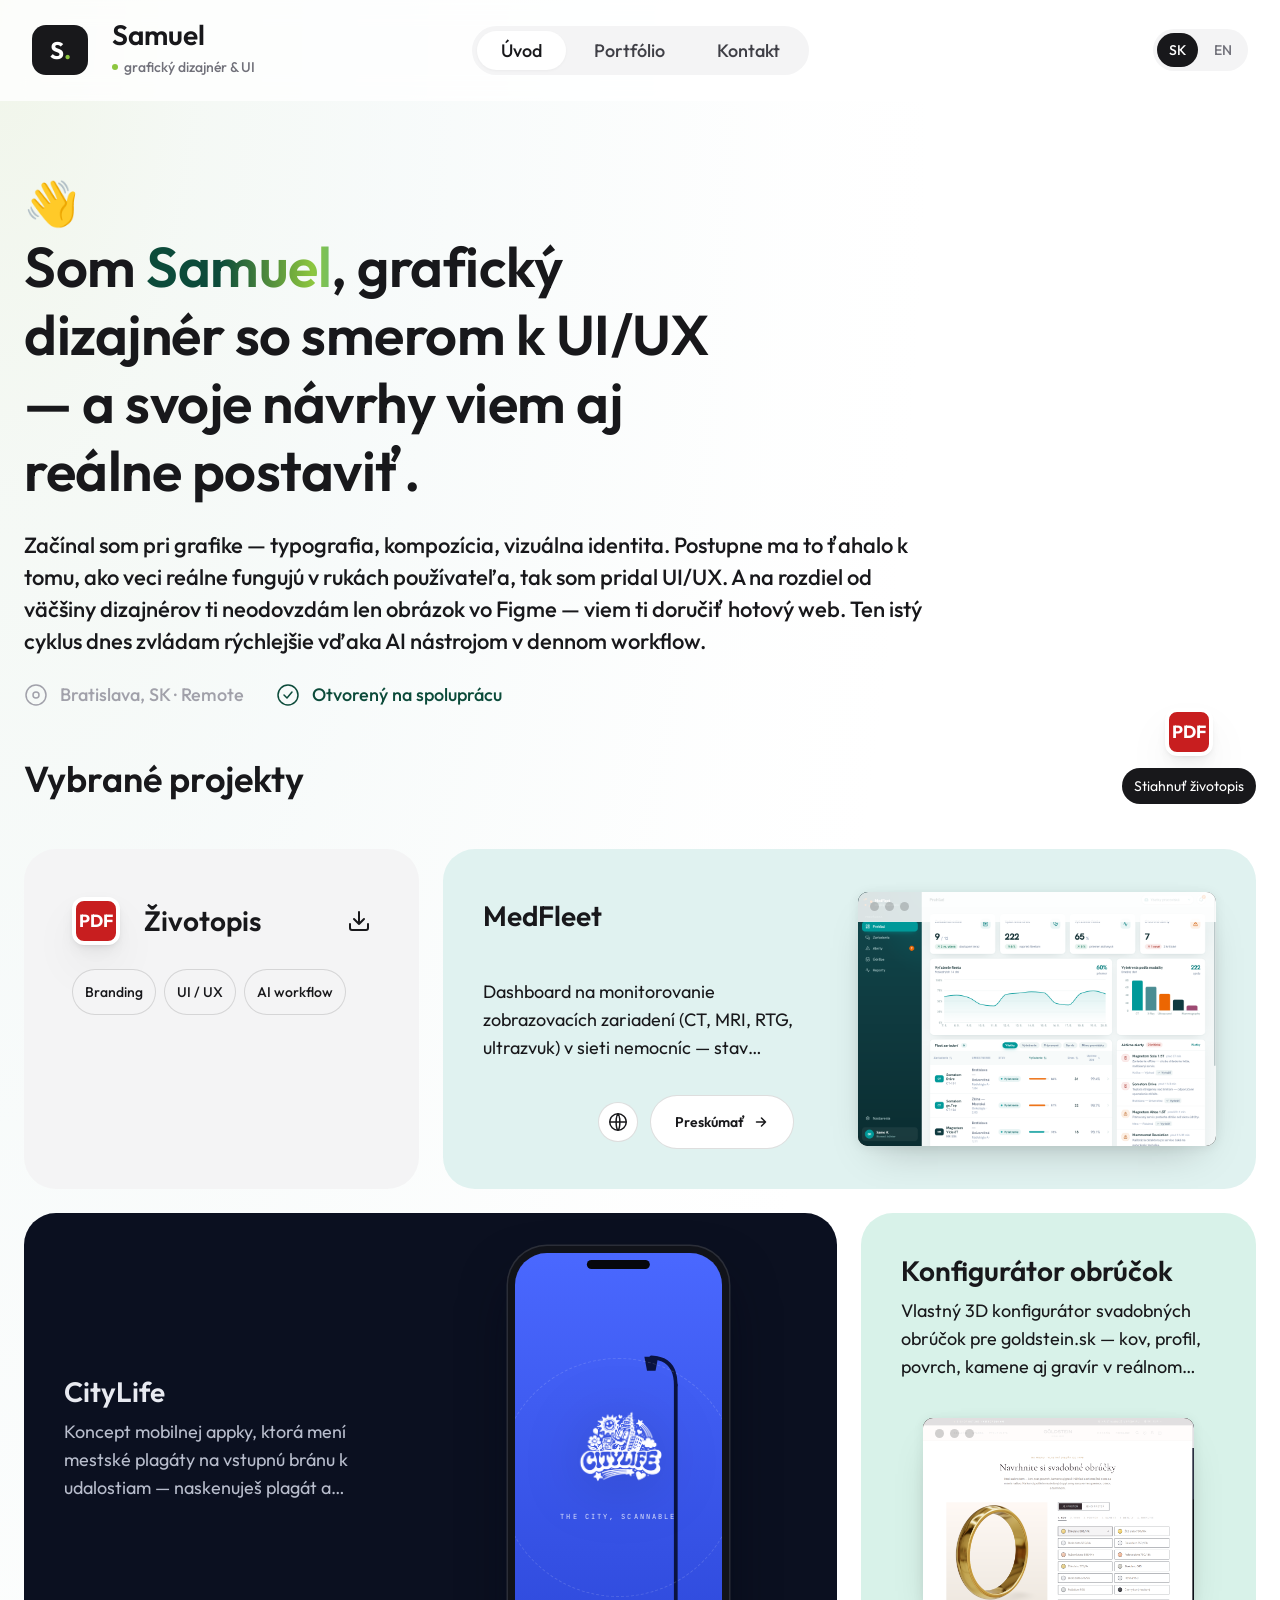
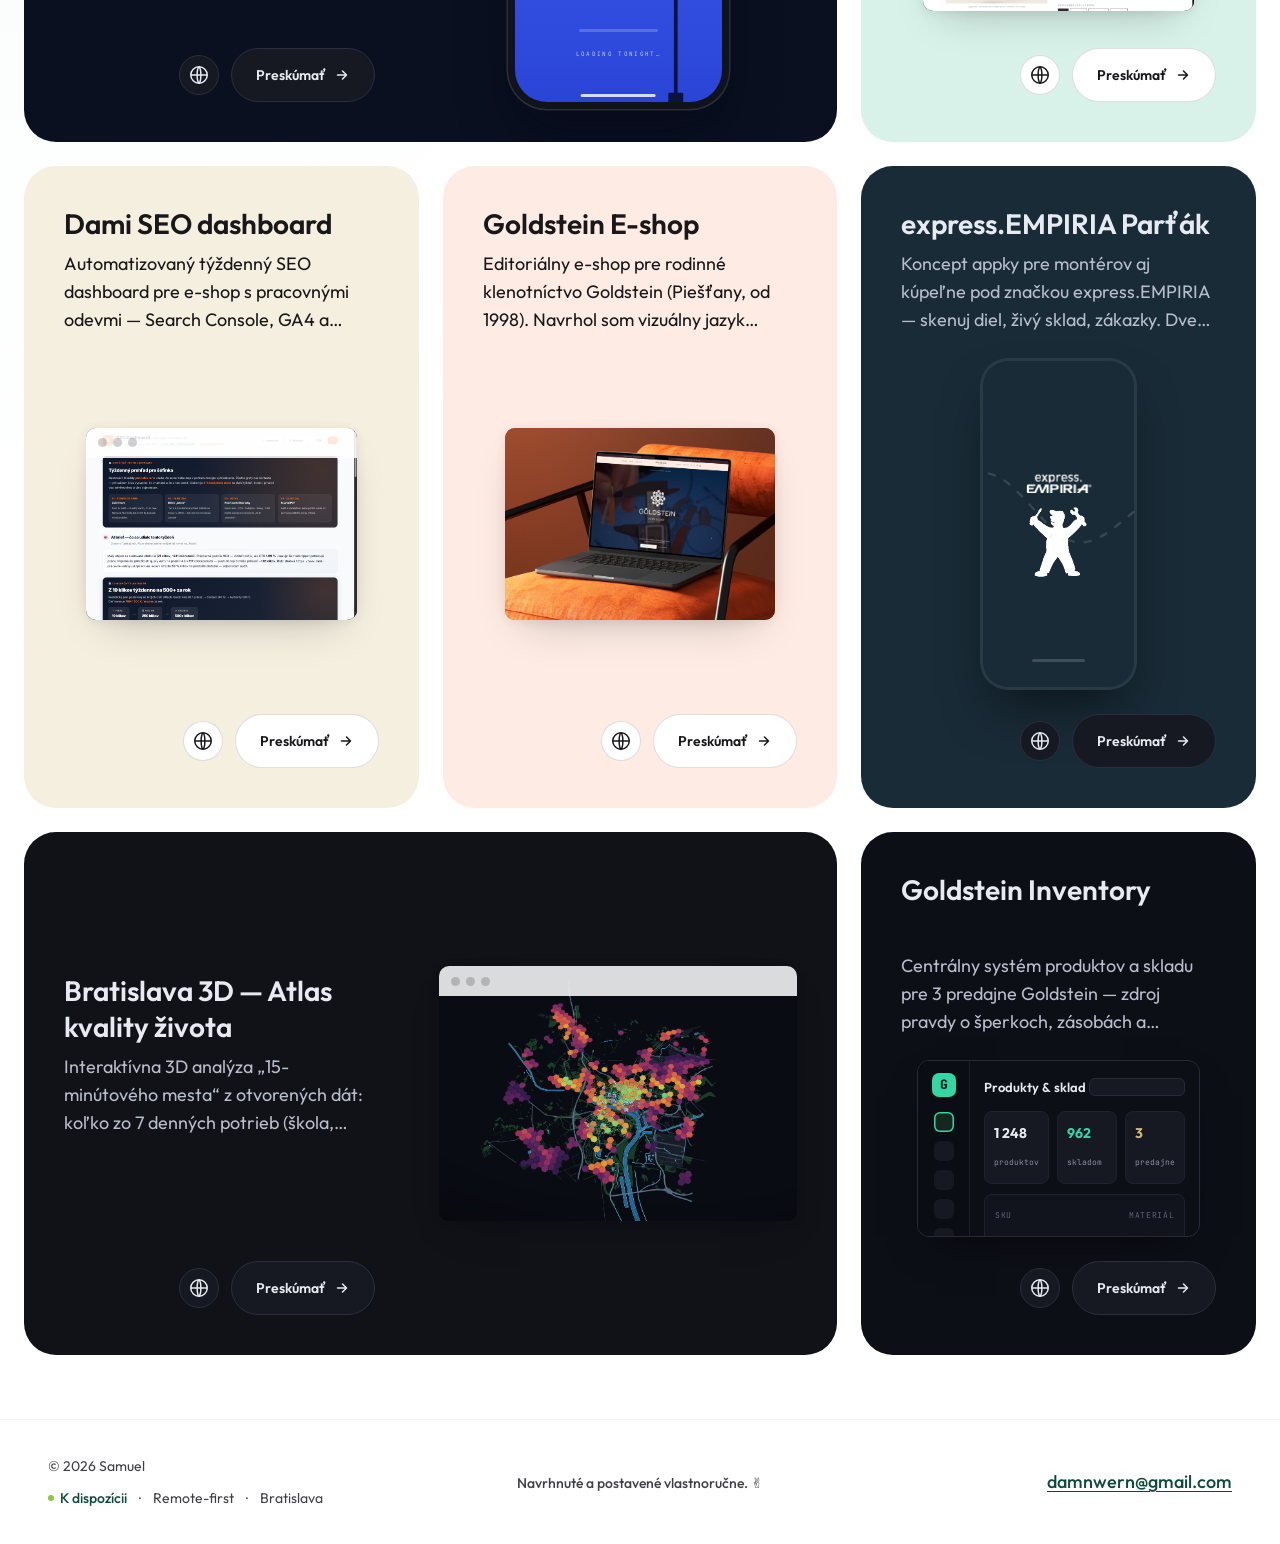
==== commit 73c18c78: "Realny obsah projektov, nove vizualy kariet a redizajn bento gridu - 4 placeholder projekty (MedFlee" ====
--- a/index.html
+++ b/index.html
@@ -1,4 +1,4 @@
-<!DOCTYPE html>
+﻿<!DOCTYPE html>
 <html lang="sk">
 <head>
   <meta charset="UTF-8" />
@@ -8,7 +8,7 @@
   <link rel="preconnect" href="https://fonts.googleapis.com" />
   <link rel="preconnect" href="https://fonts.gstatic.com" crossorigin />
   <link href="https://fonts.googleapis.com/css2?family=Outfit:wght@100..900&family=JetBrains+Mono:wght@400;500&display=swap" rel="stylesheet" />
-  <link rel="stylesheet" href="styles.css" />
+  <link rel="stylesheet" href="styles.css?v=19" />
 </head>
 <body>
   <!-- HEADER -->
@@ -84,19 +84,17 @@
             </div>
           </a>
 
-          <a class="case-card" data-case="medfleet" style="grid-column:2; grid-row:1 / span 2; --case-accent:#E0F7FA;"></a>
-          <a class="case-card" data-case="bratislava-3d" style="grid-column:3; grid-row:1 / span 2; --case-accent:#F4F3F6;"></a>
-
-          <div class="bento-stack" style="grid-column:1; grid-row:2 / span 2;">
-            <a class="case-card" data-case="konfigurator" style="--case-accent:#D8F2E9;"></a>
-            <a class="case-card case-card--portrait" data-case="dami" style="--case-accent:#F5EFE0;"></a>
-          </div>
-
+          <a class="case-card case-card--wide" data-case="medfleet" style="grid-column:2 / span 2; grid-row:1; --case-accent:#E0F2F0;"></a>
+
+          <a class="case-card case-card--wide" data-case="citylife" style="grid-column:1 / span 2; grid-row:2; --case-accent:#0b1020;"></a>
+          <a class="case-card" data-case="konfigurator" style="grid-column:3; grid-row:2; --case-accent:#D8F2E9;"></a>
+
+          <a class="case-card" data-case="dami" style="grid-column:1; grid-row:3; --case-accent:#F5EFE0;"></a>
           <a class="case-card" data-case="goldstein-eshop" style="grid-column:2; grid-row:3; --case-accent:#feece4;"></a>
-          <a class="case-card" data-case="goldstein-inventory" style="grid-column:3; grid-row:3; --case-accent:#0d0f17;"></a>
-
-          <a class="case-card case-card--wide" data-case="citylife" style="grid-column:1 / span 3; grid-row:4; --case-accent:#0b1020;"></a>
-          <a class="case-card case-card--wide" data-case="empiria" style="grid-column:1 / span 3; grid-row:5; --case-accent:#192B37;"></a>
+          <a class="case-card" data-case="empiria" style="grid-column:3; grid-row:3; --case-accent:#192B37;"></a>
+
+          <a class="case-card case-card--wide" data-case="bratislava-3d" style="grid-column:1 / span 2; grid-row:4; --case-accent:#101218;"></a>
+          <a class="case-card" data-case="goldstein-inventory" style="grid-column:3; grid-row:4; --case-accent:#0d0f17;"></a>
         </div>
       </div>
     </section>
@@ -129,9 +127,9 @@
         <section class="prose">
           <h2 class="section-heading">O mne</h2>
           <p>Začínal som pri grafike — typografia, kompozícia, vizuálna identita. Postupne ma to ťahalo k tomu, ako veci reálne fungujú v rukách používateľa, tak som pridal UI/UX. A keďže ma bavilo vidieť návrhy naživo, naučil som sa ich aj postaviť.</p>
-          <p>Dnes ten istý cyklus — od nápadu cez návrh po nasadený web — zvládam rýchlejšie vďaka AI nástrojom v dennom workflow. Vďaka tomu viem doručiť hotovú vec, nielen pekný náhľad. <em>(Placeholder text — doladíme spolu.)</em></p>
+          <p>Dnes ten istý cyklus — od nápadu cez návrh po nasadený web — zvládam rýchlejšie vďaka AI nástrojom v dennom workflow. Vďaka tomu viem doručiť hotovú vec, nielen pekný náhľad.</p>
           <ul class="facts">
-            <li><strong>3+</strong><span>nasadené projekty</span></li>
+            <li><strong>8</strong><span>nasadených projektov</span></li>
             <li><strong>Figma</strong><span>denný nástroj</span></li>
             <li><strong>HTML/CSS/JS</strong><span>viem to spustiť</span></li>
           </ul>
@@ -149,7 +147,7 @@
           <div class="contact__socials">
             <a href="#">LinkedIn</a>
             <a href="#">Behance</a>
-            <a href="#">GitHub</a>
+            <a href="https://github.com/leumasdam" target="_blank" rel="noopener">GitHub</a>
           </div>
           <span class="contact__avail"><i></i> Otvorený na spoluprácu · Remote-first · Bratislava</span>
         </section>
@@ -319,6 +317,6 @@
     </div>
   </footer>
 
-  <script src="script.js"></script>
+  <script src="script.js?v=19"></script>
 </body>
 </html>
--- a/styles.css
+++ b/styles.css
@@ -407,6 +407,7 @@
 /* lightbox */
 .lightbox { position: fixed; inset: 0; z-index: 200; background: rgba(10,12,18,.93); backdrop-filter: blur(10px); display: flex; align-items: center; justify-content: center; animation: lbFade .2s ease; }
 .lightbox[hidden] { display: none; }
+[hidden] { display: none !important; } /* author display rules (flex/grid) inak prebijú hidden atribút */
 @keyframes lbFade { from { opacity: 0; } }
 .lightbox__img { max-height: 84vh; max-width: 86vw; border-radius: 28px; box-shadow: 0 30px 90px rgba(0,0,0,.55); }
 .lightbox__close { position: absolute; top: 20px; right: 26px; width: 46px; height: 46px; border-radius: 50%; border: 0; background: rgba(255,255,255,.12); color: #fff; font-size: 18px; cursor: pointer; transition: background .2s; }
@@ -482,3 +483,79 @@
   .page-footer__center, .page-footer__right { text-align: left; }
   .floating-cv { bottom: var(--gap-md); right: var(--gap-md); }
 }
+
+/* ===== Splash card visuals — CityLife & express.EMPIRIA ===== */
+.csplash-wrap, .esplash-wrap { display: flex; justify-content: center; width: 100%; }
+
+/* CityLife: 1:1 CSS port splash screenu z citylife-app (Splash + StreetLamp, cyklus 8.2 s).
+   Animácie stoja a spustia sa na hover karty. */
+.clsplash { position: relative; width: min(58%, 230px); aspect-ratio: 390 / 844; border-radius: 32px; overflow: hidden; background: linear-gradient(180deg, #4a68ff 0%, #2a45d6 100%); box-shadow: 0 0 0 7px #11131a, 0 0 0 8.5px #2b2e38, 0 28px 52px rgba(3, 7, 22, .6); display: flex; align-items: center; justify-content: center; }
+/* odchod kurzora: najprv plynulo zhasne lampa (.5s), potom sa rozvidní obloha (.9s s odkladom) */
+.clsplash .cl-night { position: absolute; inset: 0; background: linear-gradient(180deg, #070b30 0%, #02030f 100%); opacity: 0; transition: opacity .9s ease .35s; }
+.clsplash.play .cl-night { opacity: 1; transition: opacity .55s ease; }
+.clsplash .cl-lamp { position: absolute; inset: 0; width: 100%; height: 100%; }
+.clsplash .lampbit { opacity: 0; transition: opacity .5s ease; }
+.clsplash.play .lampbit { opacity: 1; transition: opacity .4s ease .45s; }
+.clsplash.play .lampcone { opacity: .85; }
+.clsplash .cl-ring { position: absolute; width: 115%; aspect-ratio: 1; border-radius: 50%; border: 1.5px dashed rgba(255,255,255,.14); }
+.clsplash.play .cl-ring { animation: clRing 42s linear infinite; }
+.clsplash .cl-center { position: relative; z-index: 2; display: flex; flex-direction: column; align-items: center; gap: 10px; transform: translateY(-8%); }
+.clsplash .cl-logo { width: 60%; filter: drop-shadow(0 6px 30px rgba(0,0,0,.25)); }
+.clsplash.play .cl-logo { animation: clFloat 5s ease-in-out infinite; }
+.clsplash .cl-tag { font-family: var(--font-mono, monospace); font-size: 7px; letter-spacing: .3em; text-transform: uppercase; color: rgba(255,255,255,.85); white-space: nowrap; }
+.clsplash .cl-loading { position: absolute; bottom: 7.5%; left: 0; right: 0; display: grid; place-items: center; gap: 8px; z-index: 2; }
+.clsplash .cl-bar { display: block; width: 38%; height: 3px; border-radius: 3px; background: rgba(255,255,255,.2); overflow: hidden; }
+.clsplash .cl-bar i { display: block; height: 100%; width: 55%; background: #fff; border-radius: 3px; transform: translateX(-110%); }
+.clsplash.play .cl-bar i { animation: clLoad 1.4s ease-in-out infinite; }
+.clsplash .cl-cap { font-family: var(--font-mono, monospace); font-size: 6px; letter-spacing: .22em; color: rgba(255,255,255,.7); }
+.clsplash .cl-notch { position: absolute; top: 7px; left: 50%; transform: translateX(-50%); width: 30%; height: 9px; border-radius: 6px; background: #06070d; z-index: 4; }
+.clsplash .cl-home { position: absolute; bottom: 5px; left: 50%; transform: translateX(-50%); width: 36%; height: 3px; border-radius: 3px; background: rgba(255,255,255,.8); z-index: 4; }
+@keyframes clRing { to { transform: rotate(360deg); } }
+@keyframes clLoad { 0% { transform: translateX(-100%); } 100% { transform: translateX(180%); } }
+@keyframes clFloat { 0%, 100% { transform: translateY(0); } 50% { transform: translateY(-4px); } }
+
+/* express.EMPIRIA: Bistro zoom-reveal splash — verný prototypu (boot/bootMasc/bootFlash) */
+.esplash { position: relative; width: min(50%, 215px); aspect-ratio: 9 / 19; background: #192B37; border-radius: 28px; overflow: hidden; display: flex; flex-direction: column; align-items: center; justify-content: center; box-shadow: 0 28px 52px -16px rgba(0,0,0,.55), inset 0 0 0 3px rgba(255,255,255,.07); }
+.esplash .dash { position: absolute; inset: 0; width: 100%; height: 100%; }
+.esplash .dash path { fill: none; stroke: rgba(255,255,255,.13); stroke-width: 3; stroke-dasharray: 8 14; stroke-linecap: round; }
+.esplash .lg { width: 46%; filter: brightness(0) invert(1); position: relative; z-index: 2; }
+.esplash .ms { width: 38%; margin-top: 9%; filter: brightness(0) invert(1); position: relative; z-index: 2; transform-origin: 50% 46%; will-change: transform, opacity; }
+.esplash .bar { position: absolute; bottom: 8.5%; width: 34%; height: 3px; border-radius: 3px; background: rgba(255,255,255,.16); overflow: hidden; z-index: 2; }
+.esplash .bar i { display: block; height: 100%; width: 0; background: #D7282E; border-radius: 3px; }
+.esplash .flash { position: absolute; inset: 0; background: #fff; opacity: 0; z-index: 5; pointer-events: none; }
+/* hover (.play) = okamžitý one-shot splash presne ako v appke: logo pop + maskot zoom-in + bar;
+   po odídení kurzora sa trieda zhodí → okamžite späť do úvodnej polohy */
+/* boot splash 1:1 ako hero na leumasdam.github.io/empiria-app (boot/bootMasc/bootBar/bootFlash, 2.6 s):
+   logo + maskot pop → bar sa naplní → maskot ZOOM cez celú obrazovku → biely flash → odhalí sa HOME screen appky.
+   Po odídení kurzora návrat na štart splashu. */
+.esplash .home { position: absolute; inset: 0; width: 100%; height: 100%; object-fit: cover; object-position: top; opacity: 0; z-index: 4; transition: opacity .2s ease; }
+.esplash.play .lg { animation: esLogoIn .14s cubic-bezier(.22, 1, .36, 1) both, esLogoHide .12s .3s ease both; }
+.esplash.play .ms { animation: esMascSplash .65s cubic-bezier(.66, 0, .86, .25) both; }
+.esplash.play .bar i { animation: esBarSplash .32s ease-out both; }
+.esplash.play .flash { animation: esFlashOnce .65s linear both; }
+.esplash.play .home { animation: esHomeIn .65s linear both; }
+@keyframes esLogoIn { 0% { opacity: 0; transform: translateY(9px); } 100% { opacity: 1; transform: none; } }
+@keyframes esLogoHide { to { opacity: 0; } }
+@keyframes esMascSplash {
+  0% { transform: scale(.62); opacity: 0; }
+  13% { transform: scale(.8); opacity: 1; }
+  46% { transform: scale(1.05); }
+  88%, 100% { transform: scale(17); opacity: 0; }
+}
+@keyframes esFlashOnce { 0%, 72% { opacity: 0; } 86% { opacity: 1; } 92% { opacity: 1; } 100% { opacity: 0; } }
+@keyframes esHomeIn { 0%, 84% { opacity: 0; } 92%, 100% { opacity: 1; } }
+@keyframes esBarSplash { 0% { width: 0; } 100% { width: 100%; } }
+/* Goldstein — laptop mockup, bez browser lišty; mandala priletí z pravého okraja celej karty s jemným spinom */
+.gshot2 { background: #b4502a; }
+.case-card .g-mandala2 { position: absolute; top: 48%; right: 0; width: 30%; height: auto; opacity: 0; transform: translate(135%, -50%) rotate(-130deg); transition: transform .85s cubic-bezier(.22, 1, .36, 1), opacity .35s ease; filter: drop-shadow(0 12px 30px rgba(60, 20, 0, .4)); z-index: 2; pointer-events: none; }
+.case-card:hover .g-mandala2 { opacity: 1; transform: translate(34%, -50%) rotate(0deg); }
+
+@media (prefers-reduced-motion: reduce) {
+  .clsplash *, .esplash *, .case-card .g-mandala2 { animation: none !important; transition: none !important; }
+  .case-card .g-mandala2 { opacity: 1; transform: translate(34%, -50%); }
+}
+
+/* Bento: na užších šírkach zruš ručné grid pozície (inak pretečú do neexistujúcich stĺpcov) */
+@media (max-width: 1024px) {
+  .bento-grid > * { grid-column: auto !important; grid-row: auto !important; }
+}
